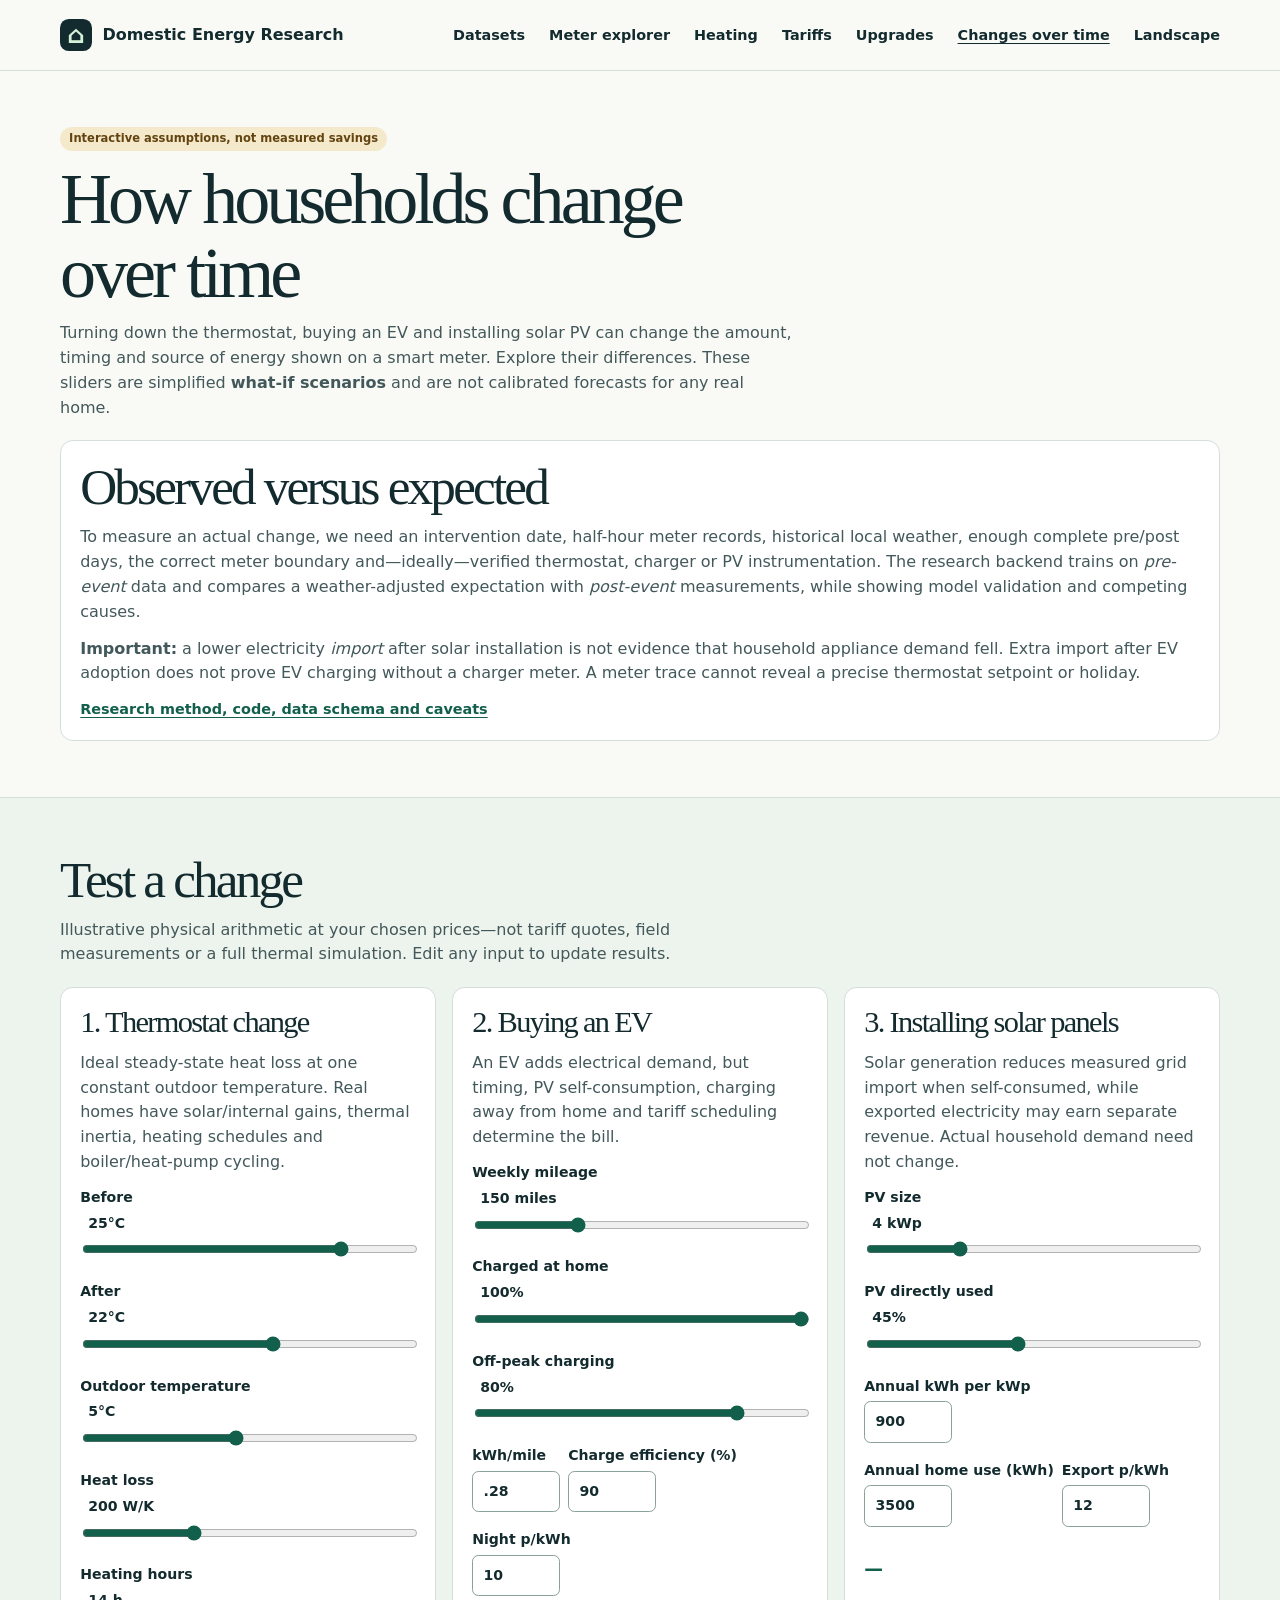
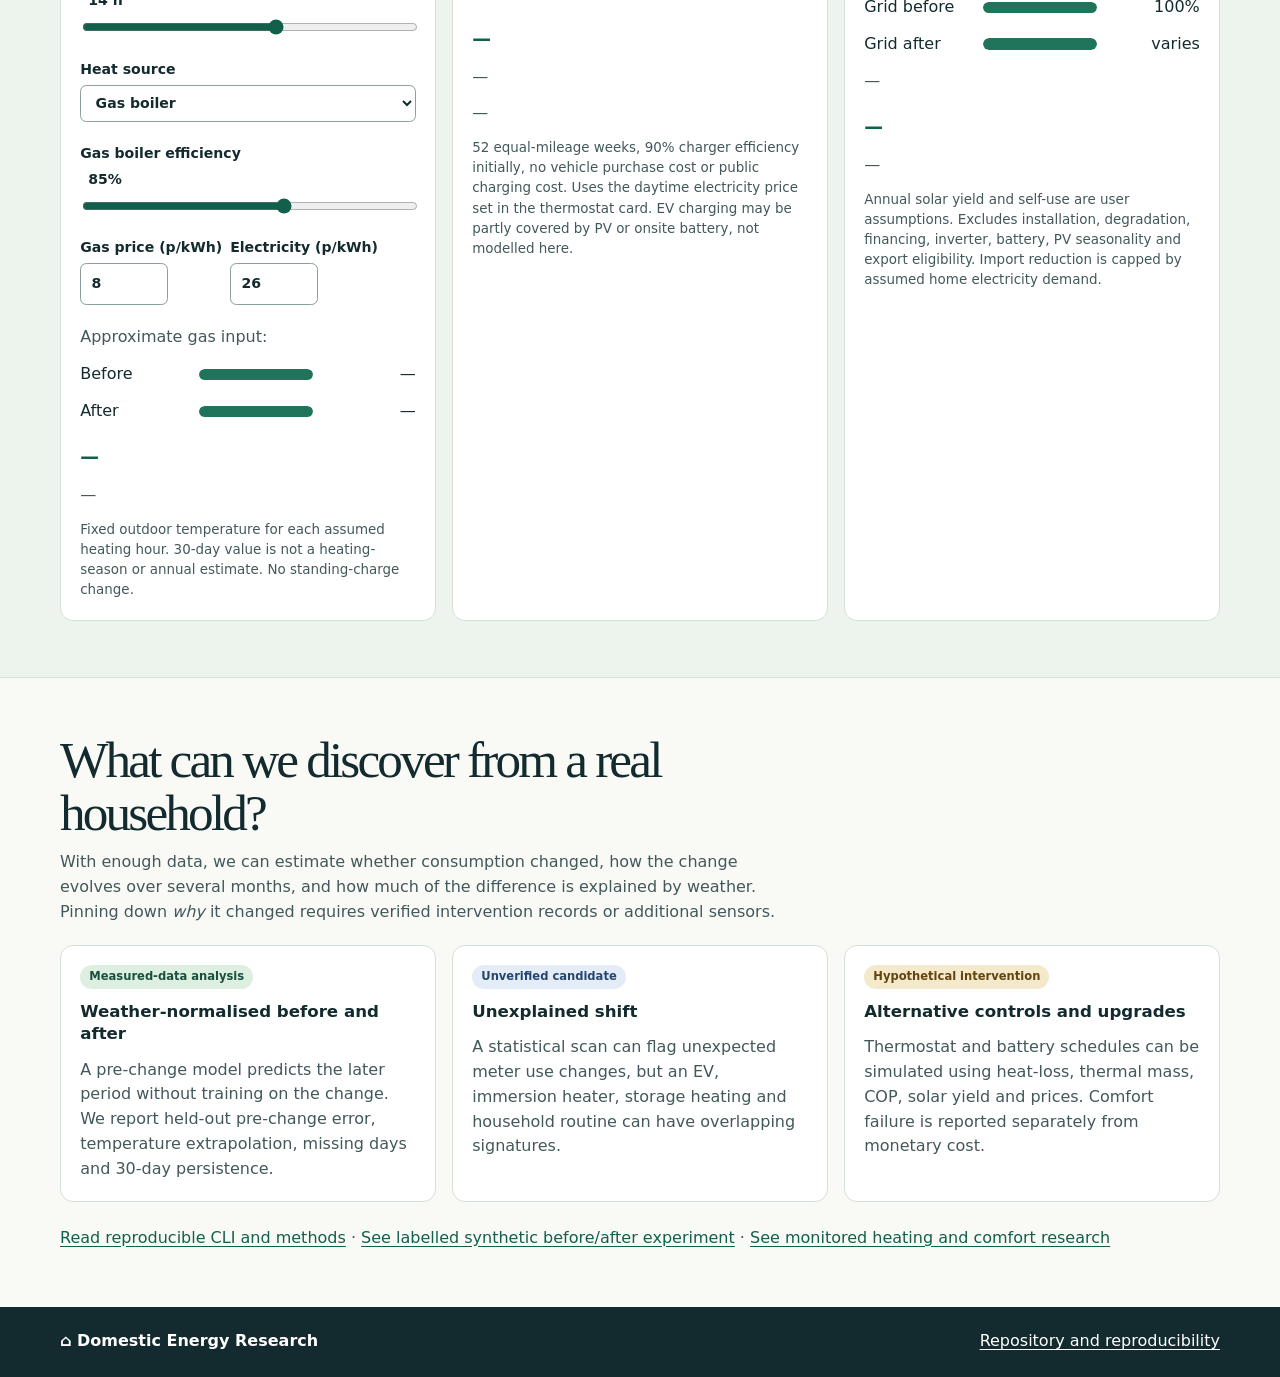
==== behaviour.html @ eef7e981 "Add interactive household behaviour and technology change explorer" ====
<!doctype html>
<html lang="en-GB">
<head>
<meta charset="utf-8"><meta name="viewport" content="width=device-width, initial-scale=1">
<meta name="description" content="Explore how changes in thermostat setting, EV ownership and solar panels affect expected household energy and bills; see weather-normalised research methods.">
<title>Changes over time · Domestic Energy Research</title>
<link rel="icon" href="docs/assets/house.webp" type="image/webp">
<link rel="stylesheet" href="docs/styles.css">
<script src="docs/behaviour.js" type="module"></script>
<style>
.change-grid{display:grid;grid-template-columns:repeat(auto-fit,minmax(min(100%,19rem),1fr));gap:1rem}
.change-card{min-width:0}.change-card h2{font-size:1.9rem}.change-card [hidden]{display:none!important}.change-card label{margin-bottom:.55rem}
.change-card output{font-weight:700;margin-inline-start:.5rem}
.change-card input[type=range]{accent-color:#12604c;padding:0;width:100%}
.change-output{margin-top:.4rem;font-weight:750;color:var(--green);font-size:1.17rem}
.change-note{font-size:.84rem;line-height:1.5}
.compare-row{display:grid;grid-template-columns:7rem 1fr 6rem;align-items:center;gap:.4rem}
.compare-row>span:last-child{text-align:right;font-variant-numeric:tabular-nums}
.track{background:#dfe9e1;border-radius:3rem;height:.72rem;overflow:hidden}
.track div{height:100%;background:#21745c;border-radius:3rem;transition:width .15s}
.field-inline{display:flex;align-items:center;gap:.5rem;flex-wrap:wrap}
.field-inline input{width:5.5rem}
#change-error{color:#a32121;font-weight:700}
@media(max-width:700px){.compare-row{grid-template-columns:5rem 1fr 5.4rem}}
</style>
</head>
<body>
<a class="skip" href="#main">Skip to content</a>
<header class="header"><div class="wrap header-inner"><a class="brand" href="./"><span class="brand-icon" aria-hidden="true">⌂</span> Domestic Energy Research</a><nav aria-label="Main navigation"><a href="datasets.html">Datasets</a><a href="meter-explorer.html">Meter explorer</a><a href="heating.html">Heating</a><a href="tariffs.html">Tariffs</a><a href="upgrades.html">Upgrades</a><a href="behaviour.html" aria-current="page">Changes over time</a><a href="landscape.html">Landscape</a></nav></div></header>
<main id="main">
<section class="wrap section">
<div class="section-heading"><span class="tag simulated">Interactive assumptions, not measured savings</span>
<h1 class="subpage-title">How households change over time</h1>
<p>Turning down the thermostat, buying an EV and installing solar PV can change the amount, timing and source of energy shown on a smart meter. Explore their differences. These sliders are simplified <strong>what-if scenarios</strong> and are not calibrated forecasts for any real home.</p></div>
<article class="card"><h2>Observed versus expected</h2>
<p>To measure an actual change, we need an intervention date, half-hour meter records, historical local weather, enough complete pre/post days, the correct meter boundary and—ideally—verified thermostat, charger or PV instrumentation. The research backend trains on <em>pre-event</em> data and compares a weather-adjusted expectation with <em>post-event</em> measurements, while showing model validation and competing causes.</p>
<p><strong>Important:</strong> a lower electricity <em>import</em> after solar installation is not evidence that household appliance demand fell. Extra import after EV adoption does not prove EV charging without a charger meter. A meter trace cannot reveal a precise thermostat setpoint or holiday.</p>
<a href="research/BEHAVIOUR_CHANGE.md">Research method, code, data schema and caveats</a></article>
</section>
<section class="band"><div class="wrap section">
<div class="section-heading"><h2>Test a change</h2><p>Illustrative physical arithmetic at your chosen prices—not tariff quotes, field measurements or a full thermal simulation. Edit any input to update results.</p></div>
<form id="change-controls" class="change-grid">
<article class="card change-card"><h2>1. Thermostat change</h2>
<p>Ideal steady-state heat loss at one constant outdoor temperature. Real homes have solar/internal gains, thermal inertia, heating schedules and boiler/heat-pump cycling.</p>
<label>Before <output id="thermostat-from-value" for="thermostat-from">25°C</output><input id="thermostat-from" type="range" min="14" max="28" step="1" value="25"></label>
<label>After <output id="thermostat-to-value" for="thermostat-to">22°C</output><input id="thermostat-to" type="range" min="14" max="28" step="1" value="22"></label>
<label>Outdoor temperature <output id="outdoor-value" for="outdoor">5°C</output><input id="outdoor" type="range" min="-10" max="23" value="5"></label>
<label>Heat loss <output id="heat-loss-value" for="heat-loss">200 W/K</output><input id="heat-loss" type="range" min="80" max="450" step="10" value="200"></label>
<label>Heating hours <output id="heated-hours-value" for="heated-hours">14 h</output><input id="heated-hours" type="range" min="0" max="24" value="14"></label>
<label>Heat source<select id="fuel"><option value="gas">Gas boiler</option><option value="heatpump">Heat pump</option><option value="resistive">Direct electric resistance</option></select></label>
<label id="boiler-eff-label">Gas boiler efficiency <output id="boiler-eff-value" for="boiler-eff">85%</output><input id="boiler-eff" type="range" min="65" max="98" value="85"></label>
<label id="heatpump-cop-label" hidden>Heat-pump illustrative COP <output id="heatpump-cop-value" for="heatpump-cop">3.2</output><input id="heatpump-cop" type="range" min="1.5" max="5" step="0.1" value="3.2"></label>
<div class="field-inline"><label>Gas price (p/kWh)<input id="gas-price" type="number" min="0" max="200" step=".1" value="8"></label><label>Electricity (p/kWh)<input id="elec-price" type="number" min="0" max="200" step=".1" value="26"></label></div>
<p>Approximate <span id="heat-fuel-label">gas input</span>:</p>
<div class="compare-row"><span>Before</span><div class="track"><div id="heating-bar-before"></div></div><span id="heating-before">—</span></div>
<div class="compare-row"><span>After</span><div class="track"><div id="heating-bar-after"></div></div><span id="heating-after">—</span></div>
<p class="change-output" id="heating-difference">—</p><p id="heating-money">—</p>
<p class="change-note">Fixed outdoor temperature for each assumed heating hour. 30-day value is not a heating-season or annual estimate. No standing-charge change.</p>
</article>
<article class="card change-card"><h2>2. Buying an EV</h2><p>An EV adds electrical demand, but timing, PV self-consumption, charging away from home and tariff scheduling determine the bill.</p>
<label>Weekly mileage <output id="ev-miles-value" for="ev-miles">150 miles</output><input id="ev-miles" type="range" min="0" max="500" step="10" value="150"></label>
<label>Charged at home <output id="ev-at-home-value" for="ev-at-home">100%</output><input id="ev-at-home" type="range" min="0" max="100" step="5" value="100"></label>
<label>Off-peak charging <output id="ev-offpeak-value" for="ev-offpeak-share">80%</output><input id="ev-offpeak-share" type="range" min="0" max="100" step="5" value="80"></label>
<div class="field-inline"><label>kWh/mile<input id="ev-kwh-mile" type="number" min=".1" max="1" step=".01" value=".28"></label><label>Charge efficiency (%)<input id="ev-eff" type="number" min="50" max="100" step="1" value="90"></label><label>Night p/kWh<input id="night-price" type="number" min="-10" max="200" step=".1" value="10"></label></div>
<p class="change-output" id="ev-annual-energy">—</p><p id="ev-annual-cost">—</p><p id="ev-cheap">—</p>
<p class="change-note">52 equal-mileage weeks, 90% charger efficiency initially, no vehicle purchase cost or public charging cost. Uses the daytime electricity price set in the thermostat card. EV charging may be partly covered by PV or onsite battery, not modelled here.</p></article>
<article class="card change-card"><h2>3. Installing solar panels</h2>
<p>Solar generation reduces measured grid import when self-consumed, while exported electricity may earn separate revenue. Actual household demand need not change.</p>
<label>PV size <output id="pv-size-value" for="pv-kwp">4 kWp</output><input id="pv-kwp" type="range" min="0" max="15" step=".5" value="4"></label>
<label>PV directly used <output id="pv-self-value" for="pv-self">45%</output><input id="pv-self" type="range" min="0" max="100" step="5" value="45"></label>
<div class="field-inline"><label>Annual kWh per kWp<input id="pv-yield" type="number" min="100" max="1500" step="25" value="900"></label><label>Annual home use (kWh)<input id="annual-baseline" type="number" min="0" max="250000" step="100" value="3500"></label><label>Export p/kWh<input id="export-price" type="number" min="-10" max="200" step=".1" value="12"></label></div>
<p class="change-output" id="pv-generation">—</p>
<div class="compare-row"><span>Grid before</span><div class="track"><div id="pv-bar-before"></div></div><span id="pv-baseline-label">100%</span></div>
<div class="compare-row"><span>Grid after</span><div class="track"><div id="pv-bar-after"></div></div><span id="pv-reduced-label">varies</span></div>
<p id="pv-grid-import">—</p><p class="change-output" id="pv-benefit">—</p><p id="pv-breakdown">—</p>
<p class="change-note">Annual solar yield and self-use are user assumptions. Excludes installation, degradation, financing, inverter, battery, PV seasonality and export eligibility. Import reduction is capped by assumed home electricity demand.</p></article>
</form><p id="change-error" role="alert" aria-live="polite"></p>
</div></section>
<section class="wrap section"><div class="section-heading"><h2>What can we discover from a real household?</h2>
<p>With enough data, we can estimate whether consumption changed, how the change evolves over several months, and how much of the difference is explained by weather. Pinning down <em>why</em> it changed requires verified intervention records or additional sensors.</p></div>
<div class="change-grid"><article class="card"><span class="tag measured">Measured-data analysis</span><h3>Weather-normalised before and after</h3><p>A pre-change model predicts the later period without training on the change. We report held-out pre-change error, temperature extrapolation, missing days and 30-day persistence.</p></article>
<article class="card"><span class="tag inferred">Unverified candidate</span><h3>Unexplained shift</h3><p>A statistical scan can flag unexpected meter use changes, but an EV, immersion heater, storage heating and household routine can have overlapping signatures.</p></article>
<article class="card"><span class="tag simulated">Hypothetical intervention</span><h3>Alternative controls and upgrades</h3><p>Thermostat and battery schedules can be simulated using heat-loss, thermal mass, COP, solar yield and prices. Comfort failure is reported separately from monetary cost.</p></article></div>
<p style="margin-top:1.5rem"><a href="research/BEHAVIOUR_CHANGE.md">Read reproducible CLI and methods</a> · <a href="research/BEHAVIOUR_DEMO_SUMMARY.json">See labelled synthetic before/after experiment</a> · <a href="heating.html">See monitored heating and comfort research</a></p></section>
</main><footer><div class="wrap footer-inner"><a class="brand" href="./">⌂ Domestic Energy Research</a><a href="https://github.com/charlie9578/domestic-energy-analysis">Repository and reproducibility</a></div></footer>
</body></html>
---- docs/styles.css ----
:root {
  color-scheme: light;
  --ink: #132b2e;
  --muted: #43585a;
  --green: #12604c;
  --line: #d5dfd9;
  --paper: #f9faf6;
  --panel: #fff;
  --band: #edf3ed;
  font: 16px/1.55 "Inter", system-ui, sans-serif;
  color: var(--ink);
  background: var(--paper);
}
* { box-sizing: border-box; }
body, figure, h1, h2, h3, p, dl, dd { margin: 0; }
a { color: var(--green); text-underline-offset: .2em; }
a:hover { text-decoration-thickness: 2px; }
:focus-visible { outline: 3px solid #a75b23; outline-offset: 4px; }
.skip { position: absolute; top: .5rem; left: .5rem; z-index: 3; background: white; padding: .65rem; transform: translateY(-150%); }
.skip:focus { transform: none; }
.wrap { width: min(1160px, calc(100% - 3rem)); margin-inline: auto; }
.header { border-bottom: 1px solid var(--line); background: var(--paper); }
.header-inner, .footer-inner { min-height: 70px; display: flex; justify-content: space-between; align-items: center; gap: 1.25rem; }
.brand { display: inline-flex; gap: .65rem; align-items: center; font-weight: 750; color: inherit; text-decoration: none; }
.brand-icon { display: grid; place-items: center; width: 2rem; height: 2rem; border-radius: .55rem; background: var(--ink); color: #d3f2d8; font-size: 1.5rem; line-height: 1; }
nav { display: flex; flex-wrap: wrap; gap: .55rem 1.5rem; }
nav a { color: var(--ink); text-decoration: none; font-size: .9rem; font-weight: 600; }
nav a:hover { text-decoration: underline; }
.hero { display: grid; grid-template-columns: 1fr 1.03fr; gap: 2.8rem; align-items: center; padding-block: 3.5rem 2.6rem; }
.eyebrow { color: var(--green); font-size: .75rem; font-weight: 800; letter-spacing: .13em; text-transform: uppercase; }
h1, h2 { font-family: Georgia, "Times New Roman", serif; font-weight: 500; letter-spacing: -.055em; line-height: 1.03; }
h1 { margin-top: .85rem; font-size: clamp(3rem, 5.7vw, 5.4rem); }
h1 em { color: var(--green); }
h2 { font-size: clamp(2.15rem, 4vw, 3.45rem); }
h3 { font-size: 1.04rem; line-height: 1.35; }
p { color: var(--muted); }
.lead { font-size: 1.11rem; max-width: 41ch; margin-top: 1.15rem; }
.actions { display: flex; flex-wrap: wrap; gap: .65rem; margin-top: 1.55rem; }
.button { display: inline-flex; align-items: center; justify-content: center; gap: .6rem; padding: .7rem .95rem; border: 1px solid transparent; border-radius: .55rem; font: inherit; font-size: .86rem; font-weight: 750; text-decoration: none; cursor: pointer; }
.arrow { width: .52rem; height: .52rem; border-top: 1.5px solid; border-right: 1.5px solid; transform: rotate(45deg); }
.topic .arrow { margin-top: .4rem; }
.primary { background: var(--ink); color: white; }
.primary:hover { background: var(--green); }
.secondary { color: var(--ink); border-color: var(--line); }
.secondary:hover { background: var(--band); }
.hero-image { position: relative; background: #dde8dc; border-radius: 1rem; overflow: hidden; aspect-ratio: 1.48; }
.hero-image img { display: block; width: 100%; height: 100%; object-fit: cover; }
figcaption { position: absolute; bottom: .75rem; left: .75rem; border-radius: .35rem; padding: .25rem .55rem; background: var(--ink); color: white; font-size: .73rem; }
.evidence { display: grid; grid-template-columns: repeat(3, 1fr); background: var(--ink); color: white; border-radius: .85rem; padding: .65rem .3rem; }
.evidence > div { display: grid; justify-items: start; gap: .18rem; padding: .75rem 1.3rem; }
.evidence > div + div { border-left: 1px solid #46605c; }
.evidence strong { font: 2rem/1.2 Georgia, serif; }
.evidence div > span:last-child { font-size: .83rem; color: #e0eae4; }
.tag { display: inline-block; width: fit-content; border-radius: 1rem; padding: .18rem .57rem; font-size: .72rem; font-weight: 750; }
.measured { color: #194f3e; background: #dcefe0; }
.inferred { color: #27446d; background: #e4edf7; }
.simulated { color: #634410; background: #f5e9cc; }
.neutral { color: #324948; background: #e8efeb; }
.section { padding-block: 3.5rem; }
.explorer { padding-block: 2.7rem 3.3rem; }
.section-heading { display: grid; gap: .7rem; max-width: 72ch; margin-bottom: 1.25rem; }
.band { background: var(--band); border-block: 1px solid var(--line); }
.topic-grid, .dataset-grid, .split { display: grid; gap: .85rem; }
.topic-grid, .dataset-grid { grid-template-columns: repeat(3, minmax(0, 1fr)); }
.split { grid-template-columns: repeat(2, minmax(0, 1fr)); }
.topic, .card { background: var(--panel); border: 1px solid var(--line); border-radius: .8rem; padding: 1.2rem; }
.topic { display: grid; grid-template-columns: auto 1fr auto; align-items: start; gap: .7rem; text-decoration: none; color: inherit; }
.topic:hover { border-color: var(--green); background: #f1f7ef; }
.topic-icon { display: grid; place-items: center; border-radius: .5rem; width: 2rem; height: 2rem; background: var(--band); color: var(--green); font-weight: 750; }
.topic p { margin-top: .2rem; font-size: .84rem; }
.card { display: grid; gap: .75rem; align-content: start; }
.cohort-card { margin-bottom: .85rem; }
.card a, .source { font-size: .9rem; font-weight: 700; }
.source { display: inline-block; margin-top: 1rem; }
.metrics div { display: flex; gap: .75rem; justify-content: space-between; align-items: baseline; padding-block: .52rem; border-bottom: 1px solid var(--line); }
.metrics dd { font-weight: 750; white-space: nowrap; }
.bars { display: grid; gap: .75rem; }
.bars dd { display: flex; align-items: center; gap: .5rem; }
.bars dd span { width: calc(var(--bar) * .55); height: .65rem; border-radius: 1rem; background: #52816f; }
.bars b { white-space: nowrap; font-size: .85rem; }
table { width: 100%; border-collapse: collapse; font-size: .9rem; }
th, td { text-align: left; border-bottom: 1px solid var(--line); padding: .42rem .32rem; }
tbody th { font-weight: 500; }
label { display: grid; gap: .25rem; font-size: .88rem; font-weight: 650; }
input, select { width: 100%; min-width: 0; padding: .55rem .65rem; border: 1px solid #8aa09a; border-radius: .4rem; background: white; font: inherit; color: var(--ink); }
form .button { justify-self: start; margin-top: .15rem; }
.result { background: #f6fbf6; }
.result p { font-weight: 650; color: var(--green); }
footer { background: var(--ink); color: white; }
footer a { color: white; }
footer .brand-icon { background: #e3f0e5; color: var(--ink); }
@media (max-width: 860px) {
  .header-inner { flex-wrap: wrap; gap: .65rem; padding-block: .75rem; }
  .hero { gap: 1.2rem; }
  .desktop-break { display: none; }
  .topic-grid, .dataset-grid { grid-template-columns: repeat(2, minmax(0, 1fr)); }
}
@media (max-width: 620px) {
  .wrap { width: calc(100% - 2rem); }
  .hero, .split, .topic-grid, .dataset-grid { grid-template-columns: 1fr; }
  .hero { padding-block: 2rem 1.5rem; }
  .section { padding-block: 2.6rem; }
  .evidence > div { padding: .45rem .5rem; }
  .evidence strong { font-size: 1.35rem; }
  .evidence div > span:last-child { font-size: .72rem; }
  .footer-inner { align-items: start; flex-direction: column; padding-block: 1rem; }
}

.subpage-title { margin-top: 0; font-size: clamp(2.6rem, 6vw, 4.5rem); }
nav a[aria-current="page"] { text-decoration: underline; }
#meter-form h2, #meter-form + aside h2, .reading-card h2 { font-size: 2rem; }
#meter-form input[type="file"] { max-width: 100%; }
.meter-actions { margin-top: 0; }
.meter-status { min-height: 1.65rem; margin-block: .6rem; }
.reading-card + .reading-card { margin-top: 1rem; }
.reading-card .section-heading { margin-bottom: 0; }
.meter-controls { display: flex; gap: .75rem; align-items: end; flex-wrap: wrap; }
.meter-pagination { display: flex; gap: .5rem; }
.meter-pagination button:disabled { opacity: .55; cursor: default; }
#plots figure { margin-top: .65rem; padding-top: .5rem; border-top: 1px solid var(--line); }
#plots canvas { display: block; width: 100%; }
.meter-scroll { overflow-x: auto; }
.meter-scroll table { min-width: 28rem; }
.meter-filter { width: min(100%, 18rem); }
summary { cursor: pointer; font-weight: 650; }
pre { margin: 0; padding: .5rem; overflow: auto; background: var(--band); font-size: .78rem; }
#meter-form + aside, .reading-card { min-width: 0; grid-template-columns: minmax(0, 1fr); }
.meter-scroll { min-width: 0; }

.meter-checkbox { display: flex; align-items: center; gap: .55rem; }
.meter-checkbox input { width: auto; }

.research-chart { --chart-label: 8.5rem; display: grid; gap: .58rem; min-width: 0; margin-block: .25rem .5rem; }
.chart-legend { display: flex; gap: .45rem 1.1rem; flex-wrap: wrap; font-size: .79rem; }
.chart-key { display: inline-flex; align-items: center; gap: .38rem; }
.chart-key::before { content: ""; width: .7rem; height: .58rem; border-radius: .12rem; background: var(--series); }
.chart-group { display: grid; grid-template-columns: var(--chart-label) minmax(0, 1fr); align-items: center; gap: .6rem; }
.chart-label { font-size: .82rem; font-weight: 650; }
.chart-axis { display: flex; justify-content: space-between; gap: .1rem; margin-left: calc(var(--chart-label) + .6rem); font-size: .72rem; color: var(--muted); }
.chart-stack { display: grid; gap: 3px; }
.chart-lane { position: relative; height: .73rem; background: repeating-linear-gradient(to right, var(--line) 0 1px, transparent 1px 25%); border-right: 1px solid var(--line); }
.chart-bar { display: block; height: 100%; border-radius: 0 .18rem .18rem 0; }
.chart-range-lane { height: 1.45rem; }
.chart-whisker { position: absolute; top: 50%; border-top: 2px solid #526776; }
.chart-whisker::before, .chart-whisker::after { content: ""; position: absolute; top: -5px; height: 8px; border-left: 2px solid #526776; }
.chart-whisker::before { left: 0; }
.chart-whisker::after { right: 0; }
.chart-dot { position: absolute; top: 50%; width: .56rem; height: .56rem; transform: translate(-50%, -50%); border-radius: 50%; background: #132b2e; }
.chart-details table { margin-top: .6rem; }
.bill-chart { --chart-label: 7rem; }
@media (max-width: 620px) {
  .research-chart { --chart-label: 5.1rem; }
  .chart-label, .chart-key { font-size: .72rem; }
  .chart-axis { font-size: .66rem; }
}

#clock-chart canvas { width: 100%; height: 135px; display: block; }
#clock-chart canvas[hidden] { display: none; }
.clock-indoor { --series: #6e4183; }
.clock-target { --series: #12604c; }
.clock-duty { --series: #957420; }
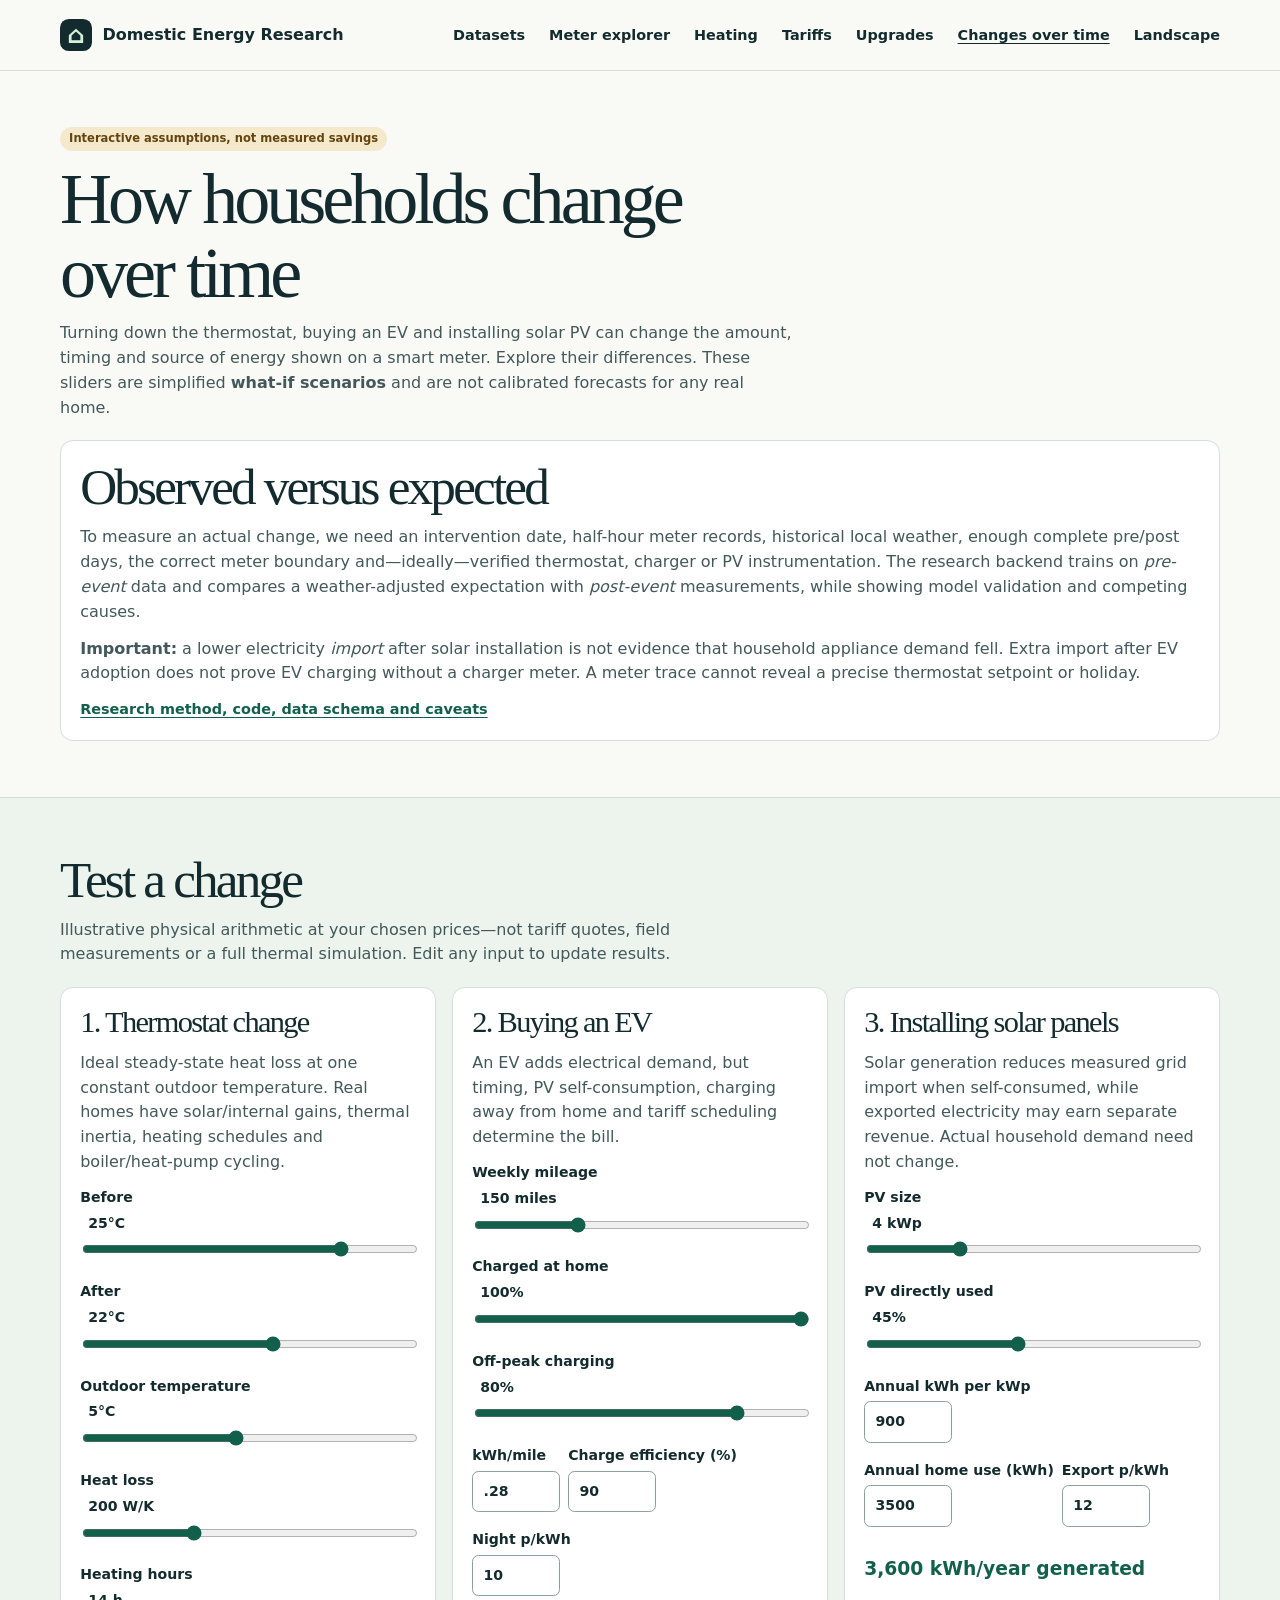
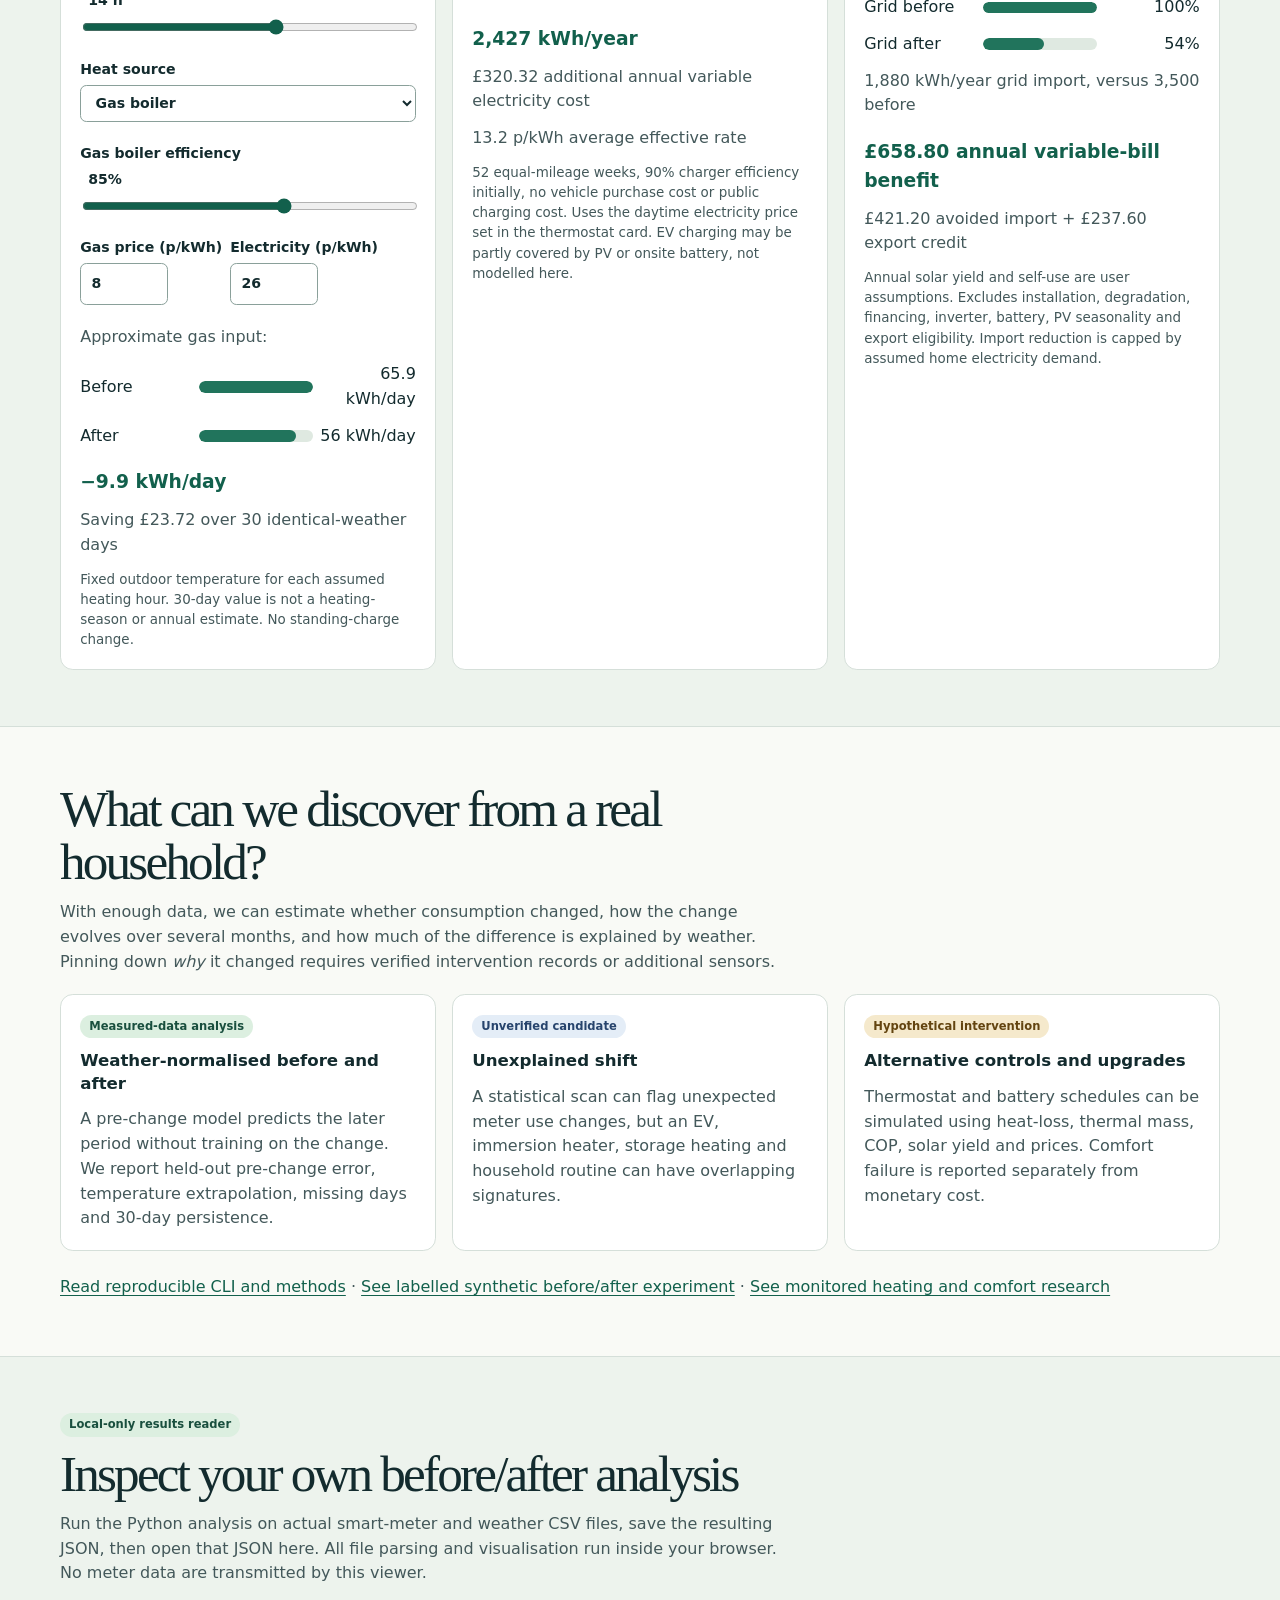
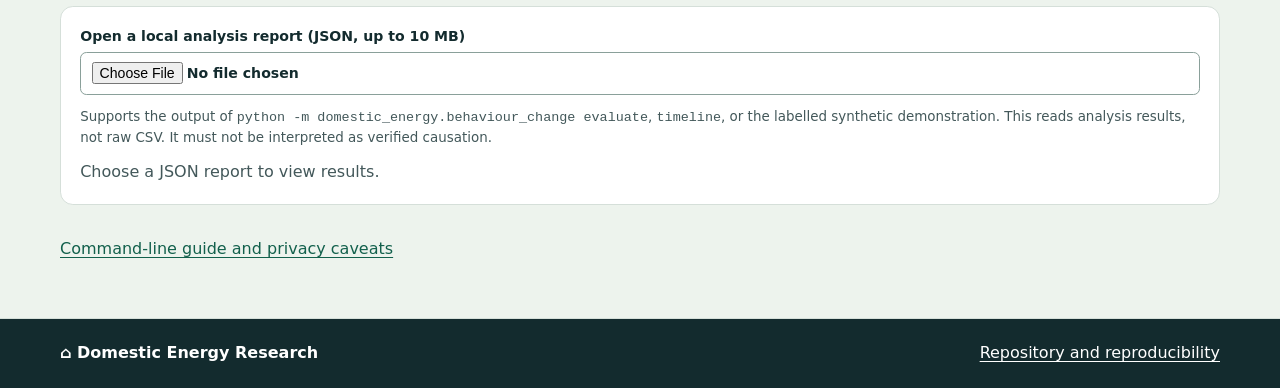
==== commit e5b0fd39: "Add browser-only JSON intervention results view with local privacy explanation" ====
--- a/behaviour.html
+++ b/behaviour.html
@@ -82,5 +82,21 @@
 <article class="card"><span class="tag inferred">Unverified candidate</span><h3>Unexplained shift</h3><p>A statistical scan can flag unexpected meter use changes, but an EV, immersion heater, storage heating and household routine can have overlapping signatures.</p></article>
 <article class="card"><span class="tag simulated">Hypothetical intervention</span><h3>Alternative controls and upgrades</h3><p>Thermostat and battery schedules can be simulated using heat-loss, thermal mass, COP, solar yield and prices. Comfort failure is reported separately from monetary cost.</p></article></div>
 <p style="margin-top:1.5rem"><a href="research/BEHAVIOUR_CHANGE.md">Read reproducible CLI and methods</a> · <a href="research/BEHAVIOUR_DEMO_SUMMARY.json">See labelled synthetic before/after experiment</a> · <a href="heating.html">See monitored heating and comfort research</a></p></section>
+<section class="band" id="local-report"><div class="wrap section">
+  <div class="section-heading">
+    <span class="tag measured">Local-only results reader</span>
+    <h2>Inspect your own before/after analysis</h2>
+    <p>Run the Python analysis on actual smart-meter and weather CSV files, save the resulting JSON, then open that JSON here. All file parsing and visualisation run inside your browser. No meter data are transmitted by this viewer.</p>
+  </div>
+  <article class="card">
+    <label for="report-file">Open a local analysis report (JSON, up to 10 MB)
+      <input id="report-file" type="file" accept=".json,application/json">
+    </label>
+    <p class="change-note">Supports the output of <code>python -m domestic_energy.behaviour_change evaluate</code>, <code>timeline</code>, or the labelled synthetic demonstration. This reads analysis results, not raw CSV. It must not be interpreted as verified causation.</p>
+    <p id="report-status" role="status" aria-live="polite">Choose a JSON report to view results.</p>
+  </article>
+  <div id="uploaded-results" class="change-grid" aria-label="Intervention report results" style="margin-top:1rem"></div>
+  <p style="margin-top:1rem"><a href="research/BEHAVIOUR_CHANGE.md">Command-line guide and privacy caveats</a></p>
+</div></section>
 </main><footer><div class="wrap footer-inner"><a class="brand" href="./">⌂ Domestic Energy Research</a><a href="https://github.com/charlie9578/domestic-energy-analysis">Repository and reproducibility</a></div></footer>
 </body></html>
